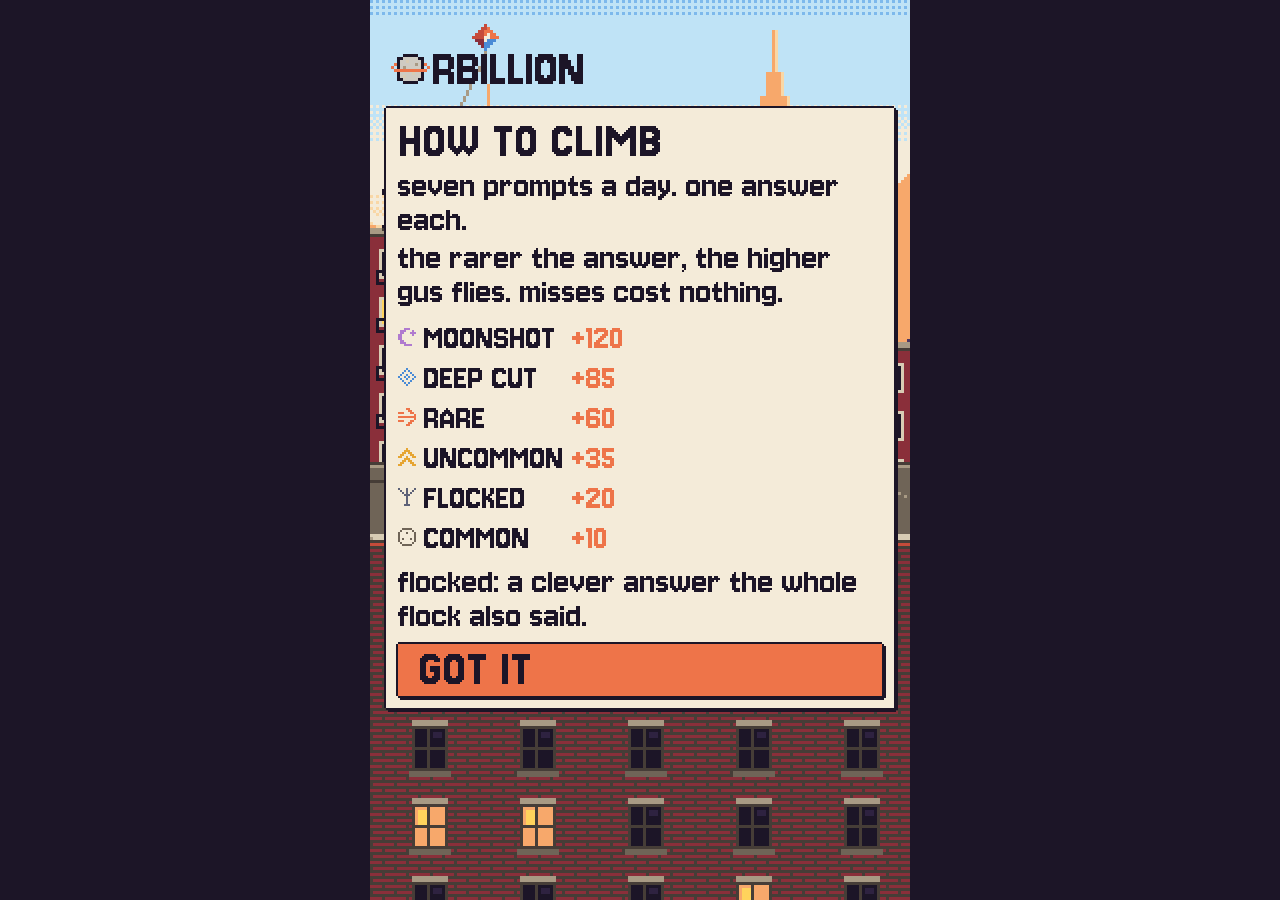
==== index.html @ 92e213f0 "Orbillion web version Co-Authored-By: Claude Opus 5.5 <noreply@anthropic.com> Claude-Session: https:" ====
<!doctype html>
<html lang="en">
<head>
<meta charset="utf-8">
<meta name="viewport" content="width=device-width, initial-scale=1, maximum-scale=1, user-scalable=no, viewport-fit=cover">
<meta name="theme-color" content="#1C1527">
<meta name="apple-mobile-web-app-capable" content="yes">
<meta name="mobile-web-app-capable" content="yes">
<meta name="apple-mobile-web-app-status-bar-style" content="black-translucent">
<meta name="apple-mobile-web-app-title" content="Orbillion">
<meta name="description" content="Name rare things, climb higher. A daily word game: seven prompts, one answer each, and the rarer your answer the higher Gus the pigeon flies.">
<meta property="og:title" content="Orbillion: Daily Word Climb">
<meta property="og:description" content="Name rare things, climb higher. Seven prompts a day, rarer answers fly higher.">
<meta property="og:image" content="icons/icon-512.png">
<link rel="manifest" href="manifest.webmanifest">
<link rel="icon" type="image/png" sizes="32x32" href="icons/favicon-32.png">
<link rel="apple-touch-icon" href="icons/apple-touch-icon.png">
<title>Orbillion: Daily Word Climb</title>
  <script type="module" crossorigin src="./assets/index-DDJDECZh.js"></script>
  <link rel="stylesheet" crossorigin href="./assets/index-Clbm0-N1.css">
</head>
<body>
<div id="app"></div>
</body>
</html>
---- assets/index-Clbm0-N1.css ----
@font-face{font-family:Orb Body;src:url(./orb-body-BaUFDwwx.ttf)format("truetype");font-display:block}@font-face{font-family:Orb Title;src:url(./orb-title-sYKv3fl7.ttf)format("truetype");font-display:block}:root{--night:#1c1527;--paper:#f4ebd9;--accent:#ee7449;--px:2px;--u:1px;--lightningcss-light:initial;--lightningcss-dark: ;color-scheme:light}@media (prefers-color-scheme:dark){:root:not([data-theme=light]){--night:#1c1527;--paper:#f4ebd9;--accent:#ee7449}}:root[data-theme=dark]{--night:#1c1527;--paper:#f4ebd9;--accent:#ee7449}*{box-sizing:border-box;margin:0;padding:0}html,body{background:var(--night);height:100%;color:var(--paper);-webkit-user-select:none;user-select:none;-webkit-touch-callout:none;-webkit-tap-highlight-color:transparent;touch-action:manipulation;overscroll-behavior:none;-webkit-text-size-adjust:100%;-moz-text-size-adjust:100%;text-size-adjust:100%;overflow:hidden}body{-webkit-font-smoothing:none;font-smooth:never;font-family:Orb Body,monospace;position:fixed;top:0;bottom:0;left:0;right:0}#screen{image-rendering:pixelated;position:absolute;top:0}#stage{pointer-events:none;position:absolute;top:0;left:0;overflow:hidden}#stage>*{pointer-events:auto}.u-body{font-family:Orb Body;font-size:calc(var(--u) * 10);line-height:calc(var(--u) * 17)}.u-display{font-family:Orb Title;font-size:calc(var(--u) * 10);line-height:calc(var(--u) * 24);letter-spacing:0}.frame{box-shadow:0 calc(var(--u) * -1) 0 0 var(--night), 0 var(--u) 0 0 var(--night), calc(var(--u) * -1) 0 0 0 var(--night), var(--u) 0 0 0 var(--night), var(--u) calc(var(--u) * 2) 0 0 var(--night), calc(var(--u) * 2) var(--u) 0 0 var(--night)}.frame.on-night{box-shadow:0 calc(var(--u) * -1) 0 0 var(--paper), 0 var(--u) 0 0 var(--paper), calc(var(--u) * -1) 0 0 0 var(--paper), var(--u) 0 0 0 var(--paper)}.hidden{display:none!important}.sr{clip:rect(0 0 0 0);white-space:nowrap;width:1px;height:1px;position:absolute;overflow:hidden}#prompt{left:calc(var(--u) * 8);right:calc(var(--u) * 8);background:var(--paper);color:var(--night);padding:calc(var(--u) * 2) calc(var(--u) * 5) calc(var(--u) * 4);position:absolute}#prompt .kicker{color:var(--accent);margin-bottom:calc(var(--u) * -4);justify-content:space-between;display:flex}#prompt .kicker .of{color:var(--night)}#prompt .note{color:var(--night);margin-top:calc(var(--u) * 1)}#prompt .note:before{content:"";width:calc(var(--u) * 3);height:calc(var(--u) * 3);background:var(--accent);margin-right:calc(var(--u) * 3);vertical-align:calc(var(--u) * 1);display:inline-block}#feed{left:calc(var(--u) * 8);right:calc(var(--u) * 8);align-items:flex-start;gap:calc(var(--u) * 6);flex-direction:column;display:flex;position:absolute}#say{background:var(--night);max-width:100%;color:var(--paper);padding:0 calc(var(--u) * 4)}#chips{gap:calc(var(--u) * 4);flex-wrap:wrap;display:flex}.chip{cursor:pointer;background:var(--paper);color:var(--night);padding:calc(var(--u) * 3) calc(var(--u) * 4) calc(var(--u) * 4);text-align:left;border:0;font-family:Orb Body;display:inline-block}.chip b{color:var(--accent);font-weight:400}.chip.nudge{background:var(--night);color:var(--paper)}.chip:active{transform:translateY(var(--u));box-shadow:none}#bar{background:var(--night);padding:calc(var(--u) * 3) calc(var(--u) * 8) calc(var(--u) * 3) calc(var(--u) * 6);align-items:center;gap:calc(var(--u) * 5);box-shadow:0 calc(var(--u) * -1) 0 0 var(--paper);display:flex;position:absolute;left:0;right:0}#gauge{width:calc(var(--u) * 24);height:calc(var(--u) * 24);image-rendering:pixelated;flex:none}#answer{min-width:0;height:calc(var(--u) * 20);font-family:Orb Body;font-size:calc(var(--u) * 10);line-height:calc(var(--u) * 15);background:var(--paper);color:var(--night);caret-color:var(--accent);padding:0 calc(var(--u) * 4);-webkit-appearance:none;appearance:none;text-transform:lowercase;-webkit-user-select:text;user-select:text;border:0;border-radius:0;outline:0;flex:1}#answer::placeholder{color:var(--accent);opacity:1}#answer.ghost{color:var(--accent)}#burn,.btn{font-family:Orb Title;font-size:calc(var(--u) * 10);line-height:calc(var(--u) * 19);height:calc(var(--u) * 22);min-width:calc(var(--u) * 44);padding:0 calc(var(--u) * 6) calc(var(--u) * 2);background:var(--accent);color:var(--night);cursor:pointer;text-align:left;border:0;border-radius:0;flex:none}#burn:active,.btn:active{transform:translateY(var(--u));box-shadow:none}#burn:disabled{background:var(--paper);color:var(--night)}#home{left:calc(var(--u) * 8);right:calc(var(--u) * 8);position:absolute}#home .meta{margin-bottom:calc(var(--u) * 6);justify-content:space-between;align-items:flex-end;display:flex}#home .meta .tag{background:var(--night);color:var(--paper);padding:0 calc(var(--u) * 4)}#climb{width:100%;height:calc(var(--u) * 30);padding-left:calc(var(--u) * 10)}#home .line{background:var(--paper);color:var(--night);padding:0 calc(var(--u) * 4);margin-bottom:calc(var(--u) * 6);display:inline-block}#result{left:calc(var(--u) * 8);right:calc(var(--u) * 8);background:var(--paper);color:var(--night);padding:calc(var(--u) * 3) calc(var(--u) * 5) calc(var(--u) * 5);position:absolute}#result .head{align-items:center;gap:calc(var(--u) * 4);display:flex}#result .stamp{width:calc(var(--u) * 9);height:calc(var(--u) * 9);flex:none}#result .tier{flex:1}#result .pts{color:var(--accent)}#result .react{margin-top:calc(var(--u) * 2)}#result .reveal{margin-top:calc(var(--u) * 5);padding-top:calc(var(--u) * 4);box-shadow:0 calc(var(--u) * -1) 0 0 var(--night)}#result .reveal .k{color:var(--accent)}#result .row{gap:calc(var(--u) * 6);margin-top:calc(var(--u) * 6);display:flex}#result .row .btn{height:calc(var(--u) * 26);padding-left:calc(var(--u) * 10);flex:1}#result .row .btn.ghost{background:var(--paper);color:var(--night);flex:none}#home .homerow{gap:calc(var(--u) * 6);display:flex}#home .homerow #climb{flex:1}#home .homerow #how{width:calc(var(--u) * 44);height:calc(var(--u) * 30);background:var(--paper);color:var(--night);flex:none}#home .meta{justify-content:flex-start;gap:calc(var(--u) * 4)}.btn.ghost{background:var(--paper);color:var(--night)}.card,#summit{left:calc(var(--u) * 8);right:calc(var(--u) * 8);background:var(--paper);color:var(--night);padding:calc(var(--u) * 4) calc(var(--u) * 6) calc(var(--u) * 6);position:absolute}#howto .h,#summit .title{color:var(--night)}#howto p{margin-top:calc(var(--u) * 2)}#howto .ladder{margin:calc(var(--u) * 6) 0;gap:calc(var(--u) * 3);flex-direction:column;display:flex}#howto .rung{align-items:center;gap:calc(var(--u) * 4);display:flex}#howto .rung canvas{flex:none}#howto .rung .n{width:calc(var(--u) * 62);flex:none}#howto .rung .p{width:calc(var(--u) * 24);color:var(--accent);flex:none}#howto #howgo{width:100%;height:calc(var(--u) * 26);padding-left:calc(var(--u) * 10)}#result .meter{margin-top:calc(var(--u) * 2);display:block}#summit .kicker{color:var(--accent)}#summit .alt{margin-top:calc(var(--u) * -2)}#summit .stubs{margin:calc(var(--u) * 6) 0;display:block}#summit .row{gap:calc(var(--u) * 6);margin-top:calc(var(--u) * 6);display:flex}#summit .row .btn{height:calc(var(--u) * 26);padding-left:calc(var(--u) * 10);flex:1}#summit .row .btn.ghost{width:calc(var(--u) * 56);flex:none}#summit .next{margin-top:calc(var(--u) * 6)}.link{color:var(--accent);margin-top:calc(var(--u) * 4);text-align:left;cursor:pointer;min-height:calc(var(--u) * 22);background:0 0;border:0;padding:0;font-family:Orb Body;text-decoration:none}#prompt .kicker{color:var(--accent);justify-content:space-between;margin-bottom:0;display:flex}#prompt h1{margin-top:calc(var(--u) * -2)}#howto .rung .n{width:calc(var(--u) * 70)}#howto .rung .p{width:auto}#howto .fl{margin-top:calc(var(--u) * 2)}#home .homerow #how{width:calc(var(--u) * 54);padding-left:calc(var(--u) * 8)}#summit .row .btn.ghost{width:auto;padding:0 calc(var(--u) * 8) calc(var(--u) * 2)}#result .word{margin-top:calc(var(--u) * 2);text-transform:uppercase}#result .means{color:var(--accent)}#prompt.compact h1{font-family:Orb Body;line-height:calc(var(--u) * 17);margin-top:calc(var(--u) * 1)}#prompt.clamp .note{-webkit-line-clamp:1;-webkit-box-orient:vertical;display:-webkit-box;overflow:hidden}#home .homerow #climb{height:calc(var(--u) * 30)}#home .homerow.small{margin-top:calc(var(--u) * 6)}#home .homerow.small .btn{min-width:0;height:calc(var(--u) * 24);padding-left:calc(var(--u) * 6);flex:1}#home .homerow.small #how{width:auto;height:calc(var(--u) * 24);padding-left:calc(var(--u) * 6)}.card .h{margin-bottom:calc(var(--u) * 2)}.scroll{-webkit-overflow-scrolling:touch;overscroll-behavior:contain;touch-action:pan-y;overflow-y:auto}.k{color:var(--accent)}#settings .set{margin-top:calc(var(--u) * 6)}#settings .lab{color:var(--night)}#settings .hint{color:var(--accent);margin-top:calc(var(--u) * 2)}#settings .seg{gap:calc(var(--u) * 4);margin-top:calc(var(--u) * 2);display:flex}#settings .seg button{height:calc(var(--u) * 20);cursor:pointer;text-align:left;padding:0 calc(var(--u) * 5);background:var(--paper);color:var(--night);border:0;border-radius:0;flex:1}#settings .seg button.on{background:var(--night);color:var(--paper)}#settings .zone{width:100%;margin-top:calc(var(--u) * 2);height:calc(var(--u) * 20);background:var(--paper);color:var(--night);padding:0 calc(var(--u) * 4);-webkit-appearance:none;appearance:none;border:0;border-radius:0;display:block}#settings #setdone{width:100%;height:calc(var(--u) * 26);margin-top:calc(var(--u) * 8);padding-left:calc(var(--u) * 10)}#result .fix{color:var(--night);padding:0 calc(var(--u) * 3);margin-top:calc(var(--u) * 1);background:#e6a532;display:inline-block}#games .ghead{justify-content:space-between;align-items:baseline;gap:calc(var(--u) * 4);display:flex}#games .gstat{color:var(--accent);white-space:pre}#games .clue{margin-top:calc(var(--u) * 1)}#games .clue b{color:var(--night);padding:0 calc(var(--u) * 2);background:#e6a532;font-weight:400}#games .garea{margin-top:calc(var(--u) * 6)}#games .garea.menu{gap:calc(var(--u) * 6);flex-direction:column;display:flex}#games .gpick{text-align:left;cursor:pointer;background:var(--paper);color:var(--night);padding:calc(var(--u) * 3) calc(var(--u) * 6) calc(var(--u) * 5);border:0;border-radius:0;flex-direction:column;align-items:flex-start;gap:0;display:flex}#games .gpick .u-display{color:var(--night)}#games .gpick .best{color:var(--accent)}#games .gpick:active,#games .gopt:active{transform:translateY(var(--u))}#games .garea.found{gap:calc(var(--u) * 3);max-height:calc(var(--u) * 80);flex-wrap:wrap;display:flex;overflow:hidden}#games .gchip{background:var(--night);color:var(--paper);padding:0 calc(var(--u) * 3);white-space:nowrap}#games .gchip b{color:#e6a532;font-weight:400}#games i{width:calc(var(--u) * 5);height:calc(var(--u) * 5);margin-right:calc(var(--u) * 3);vertical-align:calc(var(--u) * 1);display:inline-block}#games .garea.duel{gap:calc(var(--u) * 6);flex-direction:column;display:flex}#games .gopt{cursor:pointer;text-align:left;min-height:calc(var(--u) * 34);padding:calc(var(--u) * 3) calc(var(--u) * 6) calc(var(--u) * 4);background:var(--paper);color:var(--night);border:0;border-radius:0;flex-direction:column;align-items:flex-start;display:flex}#games .gopt.right{background:var(--night);color:var(--paper)}#games .gopt.right .u-display{color:var(--paper)}#games .gopt.wrong{opacity:.6}#games .gopt.picked.wrong{opacity:1;background:#d8ccb4}#games .garea.tiles{gap:calc(var(--u) * 4);flex-wrap:wrap;display:flex}#games .gtile{min-width:calc(var(--u) * 18);height:calc(var(--u) * 24);padding:0 calc(var(--u) * 4);background:var(--night);color:var(--paper);text-align:left;display:inline-block}#games .gform{gap:calc(var(--u) * 5);margin-top:calc(var(--u) * 8);display:flex}#games #gin{min-width:0;height:calc(var(--u) * 22);font-family:Orb Body;font-size:calc(var(--u) * 10);line-height:calc(var(--u) * 15);background:var(--paper);color:var(--night);caret-color:var(--accent);padding:0 calc(var(--u) * 4);-webkit-appearance:none;appearance:none;text-transform:lowercase;-webkit-user-select:text;user-select:text;box-shadow:0 0 0 var(--u) var(--night);border:0;border-radius:0;outline:0;flex:1}#games #ggo{height:calc(var(--u) * 22);min-width:calc(var(--u) * 34)}#games .gmsg{margin-top:calc(var(--u) * 4);min-height:calc(var(--u) * 17)}#games .gmsg.good{color:var(--night)}#games .gmsg.bad{color:var(--accent)}#games .garea.summary .big{color:var(--night);font-family:Orb Title}#games .gfoot{gap:calc(var(--u) * 6);margin-top:calc(var(--u) * 6);display:flex}#games .gfoot .btn{height:calc(var(--u) * 24);padding-left:calc(var(--u) * 8);flex:1;min-width:0}#games .gfoot .btn.ghost{flex:1}
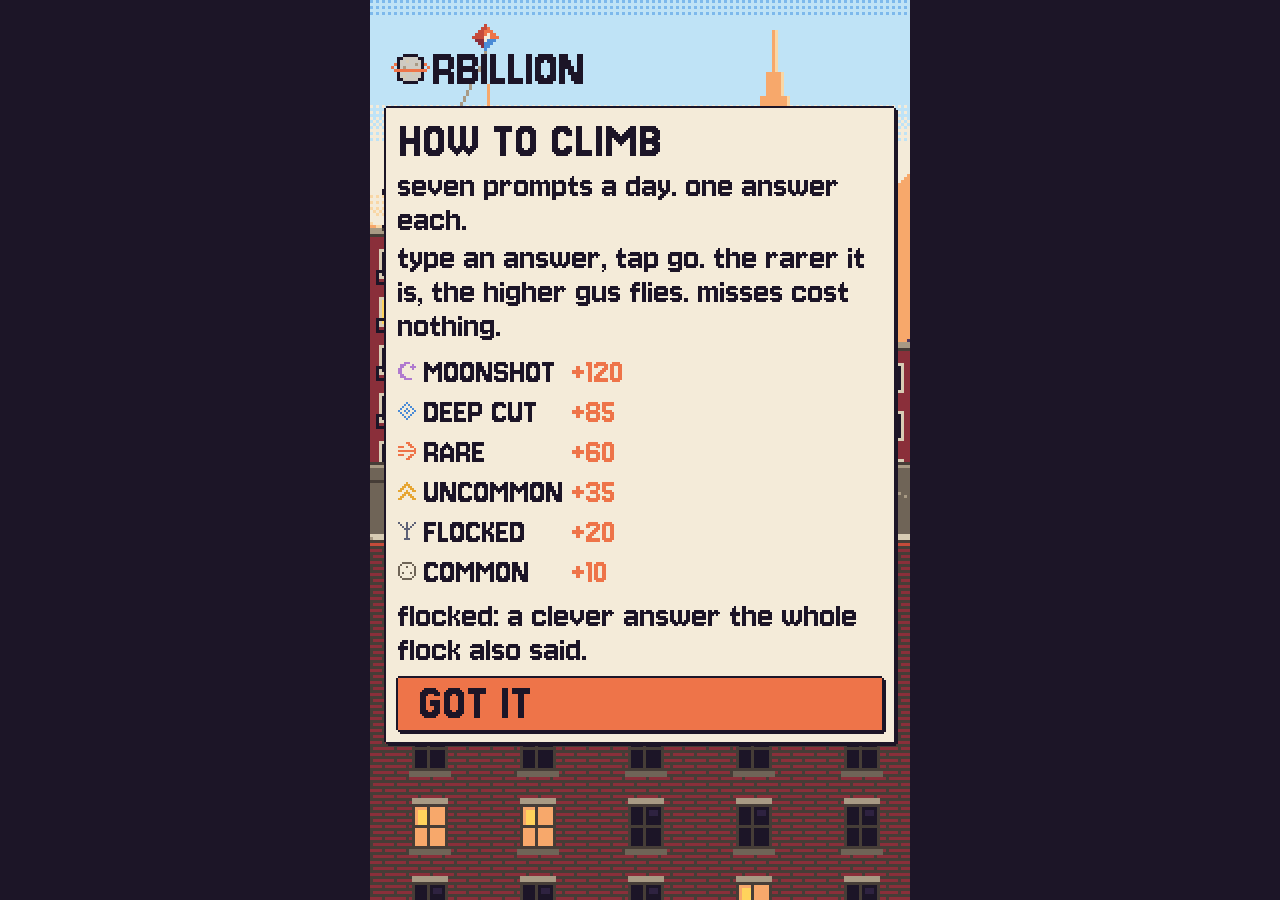
==== commit 2cb375f6: "Polish pass: quick climb flow, clean announcer, new sounds Co-Authored-By: Claude Opus 5.5 <noreply@" ====
--- a/index.html
+++ b/index.html
@@ -16,8 +16,8 @@
 <link rel="icon" type="image/png" sizes="32x32" href="icons/favicon-32.png">
 <link rel="apple-touch-icon" href="icons/apple-touch-icon.png">
 <title>Orbillion: Daily Word Climb</title>
-  <script type="module" crossorigin src="./assets/index-DDJDECZh.js"></script>
-  <link rel="stylesheet" crossorigin href="./assets/index-Clbm0-N1.css">
+  <script type="module" crossorigin src="./assets/index-DPCPrNbU.js"></script>
+  <link rel="stylesheet" crossorigin href="./assets/index-BKiFBivU.css">
 </head>
 <body>
 <div id="app"></div>
--- a/assets/index-BKiFBivU.css
+++ b/assets/index-BKiFBivU.css
@@ -0,0 +1 @@
+@font-face{font-family:Orb Body;src:url(./orb-body-BaUFDwwx.ttf)format("truetype");font-display:block}@font-face{font-family:Orb Title;src:url(./orb-title-sYKv3fl7.ttf)format("truetype");font-display:block}:root{--night:#1c1527;--paper:#f4ebd9;--accent:#ee7449;--px:2px;--u:1px;--lightningcss-light:initial;--lightningcss-dark: ;color-scheme:light}@media (prefers-color-scheme:dark){:root:not([data-theme=light]){--night:#1c1527;--paper:#f4ebd9;--accent:#ee7449}}:root[data-theme=dark]{--night:#1c1527;--paper:#f4ebd9;--accent:#ee7449}*{box-sizing:border-box;margin:0;padding:0}html,body{background:var(--night);height:100%;color:var(--paper);-webkit-user-select:none;user-select:none;-webkit-touch-callout:none;-webkit-tap-highlight-color:transparent;touch-action:manipulation;overscroll-behavior:none;-webkit-text-size-adjust:100%;-moz-text-size-adjust:100%;text-size-adjust:100%;overflow:hidden}body{-webkit-font-smoothing:none;font-smooth:never;font-family:Orb Body,monospace;position:fixed;top:0;bottom:0;left:0;right:0}#screen{image-rendering:pixelated;position:absolute;top:0}#stage{pointer-events:none;position:absolute;top:0;left:0;overflow:hidden}#stage>*{pointer-events:auto}.u-body{font-family:Orb Body;font-size:calc(var(--u) * 10);line-height:calc(var(--u) * 17)}.u-display{font-family:Orb Title;font-size:calc(var(--u) * 10);line-height:calc(var(--u) * 24);letter-spacing:0}.frame{box-shadow:0 calc(var(--u) * -1) 0 0 var(--night), 0 var(--u) 0 0 var(--night), calc(var(--u) * -1) 0 0 0 var(--night), var(--u) 0 0 0 var(--night), var(--u) calc(var(--u) * 2) 0 0 var(--night), calc(var(--u) * 2) var(--u) 0 0 var(--night)}.frame.on-night{box-shadow:0 calc(var(--u) * -1) 0 0 var(--paper), 0 var(--u) 0 0 var(--paper), calc(var(--u) * -1) 0 0 0 var(--paper), var(--u) 0 0 0 var(--paper)}.hidden{display:none!important}.sr{clip:rect(0 0 0 0);white-space:nowrap;width:1px;height:1px;position:absolute;overflow:hidden}#prompt{left:calc(var(--u) * 8);right:calc(var(--u) * 8);background:var(--paper);color:var(--night);padding:calc(var(--u) * 2) calc(var(--u) * 5) calc(var(--u) * 4);position:absolute}#prompt .kicker{color:var(--accent);margin-bottom:calc(var(--u) * -4);justify-content:space-between;display:flex}#prompt .kicker .of{color:var(--night)}#prompt .note{color:var(--night);margin-top:calc(var(--u) * 1)}#prompt .note:before{content:"";width:calc(var(--u) * 3);height:calc(var(--u) * 3);background:var(--accent);margin-right:calc(var(--u) * 3);vertical-align:calc(var(--u) * 1);display:inline-block}#feed{left:calc(var(--u) * 8);right:calc(var(--u) * 8);align-items:flex-start;gap:calc(var(--u) * 6);flex-direction:column;display:flex;position:absolute}#say{background:var(--night);max-width:100%;color:var(--paper);padding:0 calc(var(--u) * 4)}#chips{gap:calc(var(--u) * 4);flex-wrap:wrap;display:flex}.chip{cursor:pointer;background:var(--paper);color:var(--night);padding:calc(var(--u) * 3) calc(var(--u) * 4) calc(var(--u) * 4);text-align:left;border:0;font-family:Orb Body;display:inline-block}.chip b{color:var(--accent);font-weight:400}.chip.nudge{background:var(--night);color:var(--paper)}.chip:active{transform:translateY(var(--u));box-shadow:none}#bar{background:var(--night);padding:calc(var(--u) * 3) calc(var(--u) * 8) calc(var(--u) * 3) calc(var(--u) * 6);align-items:center;gap:calc(var(--u) * 5);box-shadow:0 calc(var(--u) * -1) 0 0 var(--paper);display:flex;position:absolute;left:0;right:0}#gauge{width:calc(var(--u) * 24);height:calc(var(--u) * 24);image-rendering:pixelated;flex:none}#answer{min-width:0;height:calc(var(--u) * 20);font-family:Orb Body;font-size:calc(var(--u) * 10);line-height:calc(var(--u) * 15);background:var(--paper);color:var(--night);caret-color:var(--accent);padding:0 calc(var(--u) * 4);-webkit-appearance:none;appearance:none;text-transform:lowercase;-webkit-user-select:text;user-select:text;border:0;border-radius:0;outline:0;flex:1}#answer::placeholder{color:var(--accent);opacity:1}#answer.ghost{color:var(--accent)}#burn,.btn{font-family:Orb Title;font-size:calc(var(--u) * 10);line-height:calc(var(--u) * 19);height:calc(var(--u) * 22);min-width:calc(var(--u) * 44);padding:0 calc(var(--u) * 6) calc(var(--u) * 2);background:var(--accent);color:var(--night);cursor:pointer;text-align:left;border:0;border-radius:0;flex:none}#burn:active,.btn:active{transform:translateY(var(--u));box-shadow:none}#burn:disabled{background:var(--paper);color:var(--night)}#home{left:calc(var(--u) * 8);right:calc(var(--u) * 8);position:absolute}#home .meta{margin-bottom:calc(var(--u) * 6);justify-content:space-between;align-items:flex-end;display:flex}#home .meta .tag{background:var(--night);color:var(--paper);padding:0 calc(var(--u) * 4)}#climb{width:100%;height:calc(var(--u) * 30);padding-left:calc(var(--u) * 10)}#home .line{background:var(--paper);color:var(--night);padding:0 calc(var(--u) * 4);margin-bottom:calc(var(--u) * 6);display:inline-block}#result{left:calc(var(--u) * 8);right:calc(var(--u) * 8);background:var(--paper);color:var(--night);padding:calc(var(--u) * 3) calc(var(--u) * 5) calc(var(--u) * 5);position:absolute}#result .stamp{width:calc(var(--u) * 9);height:calc(var(--u) * 9);flex:none}#result .tier{flex:1}#result .pts{color:var(--accent)}#result .reveal{margin-top:calc(var(--u) * 5);padding-top:calc(var(--u) * 4);box-shadow:0 calc(var(--u) * -1) 0 0 var(--night)}#result .row{gap:calc(var(--u) * 6);margin-top:calc(var(--u) * 6);display:flex}#result .row .btn{height:calc(var(--u) * 26);padding-left:calc(var(--u) * 10);flex:1}#result .row .btn.ghost{background:var(--paper);color:var(--night);flex:none}#home .homerow{gap:calc(var(--u) * 6);display:flex}#home .homerow #climb{flex:1}#home .homerow #how{width:calc(var(--u) * 44);height:calc(var(--u) * 30);background:var(--paper);color:var(--night);flex:none}#home .meta{justify-content:flex-start;gap:calc(var(--u) * 4)}.btn.ghost{background:var(--paper);color:var(--night)}.card,#summit{left:calc(var(--u) * 8);right:calc(var(--u) * 8);background:var(--paper);color:var(--night);padding:calc(var(--u) * 4) calc(var(--u) * 6) calc(var(--u) * 6);position:absolute}#howto .h,#summit .title{color:var(--night)}#howto p{margin-top:calc(var(--u) * 2)}#howto .ladder{margin:calc(var(--u) * 6) 0;gap:calc(var(--u) * 3);flex-direction:column;display:flex}#howto .rung{align-items:center;gap:calc(var(--u) * 4);display:flex}#howto .rung canvas{flex:none}#howto .rung .n{width:calc(var(--u) * 62);flex:none}#howto .rung .p{width:calc(var(--u) * 24);color:var(--accent);flex:none}#howto #howgo{width:100%;height:calc(var(--u) * 26);padding-left:calc(var(--u) * 10)}#result .meter{margin-top:calc(var(--u) * 2);display:block}#summit .kicker{color:var(--accent)}#summit .alt{margin-top:calc(var(--u) * -2)}#summit .stubs{margin:calc(var(--u) * 6) 0;display:block}#summit .row{gap:calc(var(--u) * 6);margin-top:calc(var(--u) * 6);display:flex}#summit .row .btn{height:calc(var(--u) * 26);padding-left:calc(var(--u) * 10);flex:1}#summit .row .btn.ghost{width:calc(var(--u) * 56);flex:none}#summit .next{margin-top:calc(var(--u) * 6)}.link{color:var(--accent);margin-top:calc(var(--u) * 4);text-align:left;cursor:pointer;min-height:calc(var(--u) * 22);background:0 0;border:0;padding:0;font-family:Orb Body;text-decoration:none}#prompt .kicker{color:var(--accent);justify-content:space-between;margin-bottom:0;display:flex}#howto .rung .n{width:calc(var(--u) * 70)}#howto .rung .p{width:auto}#howto .fl{margin-top:calc(var(--u) * 2)}#home .homerow #how{width:calc(var(--u) * 54);padding-left:calc(var(--u) * 8)}#summit .row .btn.ghost{width:auto;padding:0 calc(var(--u) * 8) calc(var(--u) * 2)}#result .word{margin-top:calc(var(--u) * 2);text-transform:uppercase}#prompt.compact h1{font-family:Orb Body;line-height:calc(var(--u) * 17);margin-top:calc(var(--u) * 1)}#prompt.clamp .note{-webkit-line-clamp:1;-webkit-box-orient:vertical;display:-webkit-box;overflow:hidden}#home .homerow #climb{height:calc(var(--u) * 30)}#home .homerow.small{margin-top:calc(var(--u) * 6)}#home .homerow.small .btn{min-width:0;height:calc(var(--u) * 24);padding-left:calc(var(--u) * 6);flex:1}#home .homerow.small #how{width:auto;height:calc(var(--u) * 24);padding-left:calc(var(--u) * 6)}.card .h{margin-bottom:calc(var(--u) * 2)}.scroll{-webkit-overflow-scrolling:touch;overscroll-behavior:contain;touch-action:pan-y;overflow-y:auto}.k{color:var(--accent)}#settings .set{margin-top:calc(var(--u) * 6)}#settings .lab{color:var(--night)}#settings .hint{color:var(--accent);margin-top:calc(var(--u) * 2)}#settings .seg{gap:calc(var(--u) * 4);margin-top:calc(var(--u) * 2);display:flex}#settings .seg button{height:calc(var(--u) * 20);cursor:pointer;text-align:left;padding:0 calc(var(--u) * 5);background:var(--paper);color:var(--night);border:0;border-radius:0;flex:1}#settings .seg button.on{background:var(--night);color:var(--paper)}#settings .zone{width:100%;margin-top:calc(var(--u) * 2);height:calc(var(--u) * 20);background:var(--paper);color:var(--night);padding:0 calc(var(--u) * 4);-webkit-appearance:none;appearance:none;border:0;border-radius:0;display:block}#settings #setdone{width:100%;height:calc(var(--u) * 26);margin-top:calc(var(--u) * 8);padding-left:calc(var(--u) * 10)}#result .fix{color:var(--night);padding:0 calc(var(--u) * 3);margin-top:calc(var(--u) * 1);background:#e6a532;display:inline-block}#games .ghead{justify-content:space-between;align-items:baseline;gap:calc(var(--u) * 4);display:flex}#games .gstat{color:var(--accent);white-space:pre}#games .clue{margin-top:calc(var(--u) * 1)}#games .clue b{color:var(--night);padding:0 calc(var(--u) * 2);background:#e6a532;font-weight:400}#games .garea{margin-top:calc(var(--u) * 6)}#games .garea.menu{gap:calc(var(--u) * 6);flex-direction:column;display:flex}#games .gpick{text-align:left;cursor:pointer;background:var(--paper);color:var(--night);padding:calc(var(--u) * 3) calc(var(--u) * 6) calc(var(--u) * 5);border:0;border-radius:0;flex-direction:column;align-items:flex-start;gap:0;display:flex}#games .gpick .u-display{color:var(--night)}#games .gpick .best{color:var(--accent)}#games .gpick:active,#games .gopt:active{transform:translateY(var(--u))}#games .garea.found{gap:calc(var(--u) * 3);max-height:calc(var(--u) * 80);flex-wrap:wrap;display:flex;overflow:hidden}#games .gchip{background:var(--night);color:var(--paper);padding:0 calc(var(--u) * 3);white-space:nowrap}#games .gchip b{color:#e6a532;font-weight:400}#games i{width:calc(var(--u) * 5);height:calc(var(--u) * 5);margin-right:calc(var(--u) * 3);vertical-align:calc(var(--u) * 1);display:inline-block}#games .garea.duel{gap:calc(var(--u) * 6);flex-direction:column;display:flex}#games .gopt{cursor:pointer;text-align:left;min-height:calc(var(--u) * 34);padding:calc(var(--u) * 3) calc(var(--u) * 6) calc(var(--u) * 4);background:var(--paper);color:var(--night);border:0;border-radius:0;flex-direction:column;align-items:flex-start;display:flex}#games .gopt.right{background:var(--night);color:var(--paper)}#games .gopt.right .u-display{color:var(--paper)}#games .gopt.wrong{opacity:.6}#games .gopt.picked.wrong{opacity:1;background:#d8ccb4}#games .garea.tiles{gap:calc(var(--u) * 4);flex-wrap:wrap;display:flex}#games .gtile{min-width:calc(var(--u) * 18);height:calc(var(--u) * 24);padding:0 calc(var(--u) * 4);background:var(--night);color:var(--paper);text-align:left;display:inline-block}#games .gform{gap:calc(var(--u) * 5);margin-top:calc(var(--u) * 8);display:flex}#games #gin{min-width:0;height:calc(var(--u) * 22);font-family:Orb Body;font-size:calc(var(--u) * 10);line-height:calc(var(--u) * 15);background:var(--paper);color:var(--night);caret-color:var(--accent);padding:0 calc(var(--u) * 4);-webkit-appearance:none;appearance:none;text-transform:lowercase;-webkit-user-select:text;user-select:text;box-shadow:0 0 0 var(--u) var(--night);border:0;border-radius:0;outline:0;flex:1}#games #ggo{height:calc(var(--u) * 22);min-width:calc(var(--u) * 34)}#games .gmsg{margin-top:calc(var(--u) * 4);min-height:calc(var(--u) * 17)}#games .gmsg.good{color:var(--night)}#games .gmsg.bad{color:var(--accent)}#games .garea.summary .big{color:var(--night);font-family:Orb Title}#games .gfoot{gap:calc(var(--u) * 6);margin-top:calc(var(--u) * 6);display:flex}#games .gfoot .btn{height:calc(var(--u) * 24);padding-left:calc(var(--u) * 8);flex:1;min-width:0}#games .gfoot .btn.ghost{flex:1}#prompt .kicker{color:var(--accent);justify-content:space-between;align-items:baseline;display:flex}#prompt .roof{background:var(--night);color:var(--paper);cursor:pointer;padding:0 calc(var(--u) * 4);min-height:calc(var(--u) * 15);border:0;border-radius:0;font-family:Orb Body}#prompt h1{margin-top:calc(var(--u) * 1)}#prompt .note{color:var(--accent)}#prompt.swap{animation:.1s steps(2,end) swapin}@keyframes swapin{0%{transform:translateY(calc(var(--u) * -6));opacity:.4}to{opacity:1;transform:none}}#burn{min-width:calc(var(--u) * 52)}#answer.shake{animation:.18s steps(3,end) shake}@keyframes shake{0%{transform:translateX(calc(var(--u) * 3))}33%{transform:translateX(calc(var(--u) * -3))}66%{transform:translateX(calc(var(--u) * 2))}to{transform:none}}#result{padding:calc(var(--u) * 4) calc(var(--u) * 5) calc(var(--u) * 5)}#result .head{align-items:center;gap:calc(var(--u) * 4);display:flex}#result .tier{padding:0 calc(var(--u) * 4);flex:none}#result .head .pts{color:var(--accent);margin-left:auto}#result .word{margin-top:calc(var(--u) * 2);text-transform:uppercase;color:var(--night)}#result .means{color:var(--night)}#result .reveal{margin-top:calc(var(--u) * 3);padding-top:calc(var(--u) * 3);box-shadow:0 calc(var(--u) * -1) 0 0 #d8ccb4;color:var(--night)}#result .reveal .k{color:var(--accent)}#result .fix{margin-top:0;display:inline-block}#result.tight .reveal,#result.tighter .means{display:none}
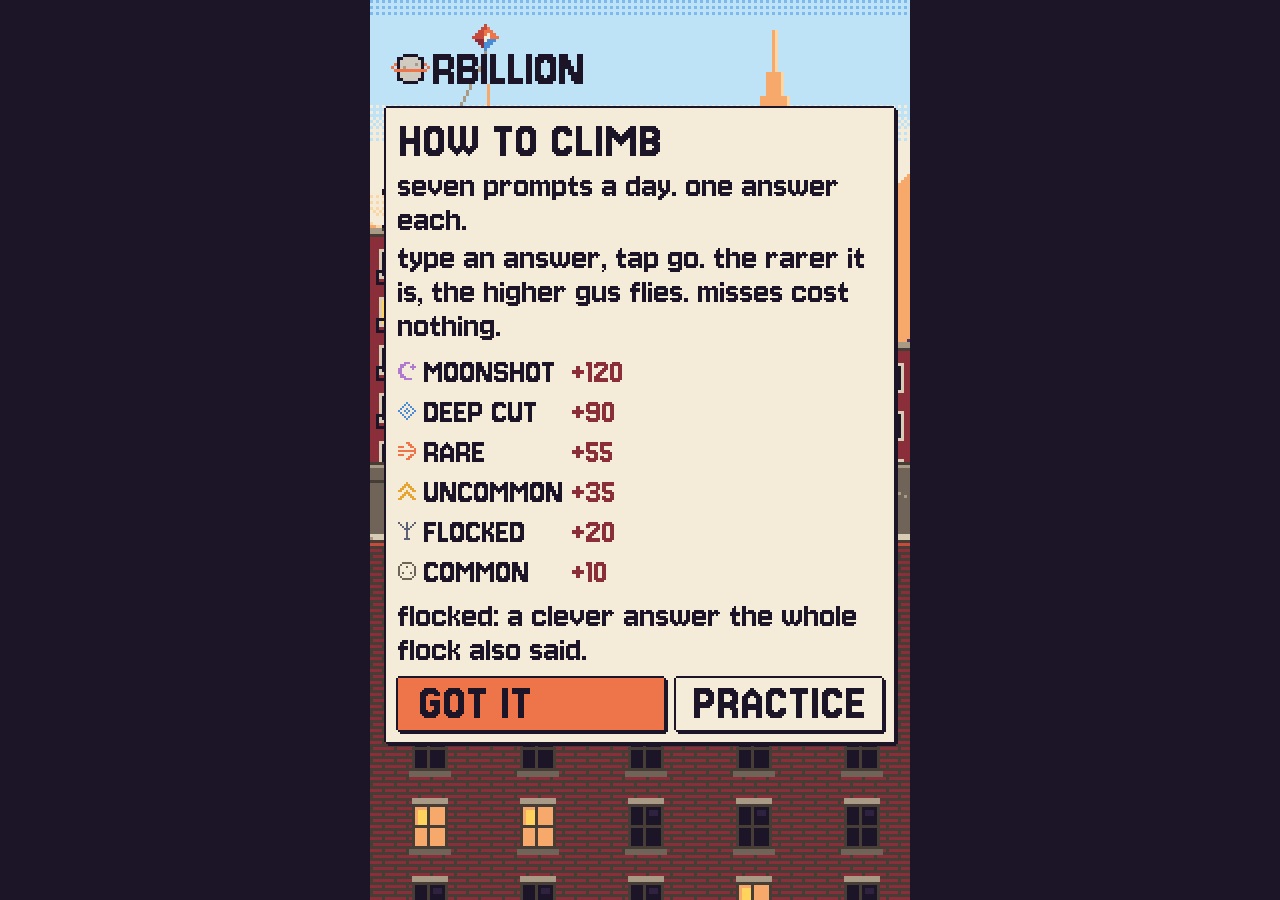
==== commit 12765619: "Review fixes: 408 prompts, practice, free flight, past climbs, music, privacy and support pages, new" ====
--- a/index.html
+++ b/index.html
@@ -16,8 +16,8 @@
 <link rel="icon" type="image/png" sizes="32x32" href="icons/favicon-32.png">
 <link rel="apple-touch-icon" href="icons/apple-touch-icon.png">
 <title>Orbillion: Daily Word Climb</title>
-  <script type="module" crossorigin src="./assets/index-DPCPrNbU.js"></script>
-  <link rel="stylesheet" crossorigin href="./assets/index-BKiFBivU.css">
+  <script type="module" crossorigin src="./assets/index-DGZQ1w0u.js"></script>
+  <link rel="stylesheet" crossorigin href="./assets/index-BdQFTLPJ.css">
 </head>
 <body>
 <div id="app"></div>
--- a/assets/index-BdQFTLPJ.css
+++ b/assets/index-BdQFTLPJ.css
@@ -0,0 +1 @@
+@font-face{font-family:Orb Body;src:url(./orb-body-BaUFDwwx.ttf)format("truetype");font-display:block}@font-face{font-family:Orb Title;src:url(./orb-title-sYKv3fl7.ttf)format("truetype");font-display:block}:root{--night:#1c1527;--paper:#f4ebd9;--accent:#ee7449;--ink:#8a2f3a;--ink-big:#c64b3a;--px:2px;--u:1px;--lightningcss-light:initial;--lightningcss-dark: ;color-scheme:light}@media (prefers-color-scheme:dark){:root:not([data-theme=light]){--night:#1c1527;--paper:#f4ebd9;--accent:#ee7449}}:root[data-theme=dark]{--night:#1c1527;--paper:#f4ebd9;--accent:#ee7449}*{box-sizing:border-box;margin:0;padding:0}html,body{background:var(--night);height:100%;color:var(--paper);-webkit-user-select:none;user-select:none;-webkit-touch-callout:none;-webkit-tap-highlight-color:transparent;touch-action:manipulation;overscroll-behavior:none;-webkit-text-size-adjust:100%;-moz-text-size-adjust:100%;text-size-adjust:100%;overflow:hidden}body{-webkit-font-smoothing:none;font-smooth:never;font-family:Orb Body,monospace;position:fixed;top:0;bottom:0;left:0;right:0}#screen{image-rendering:pixelated;position:absolute;top:0}#stage{pointer-events:none;position:absolute;top:0;left:0;overflow:hidden}#stage>*{pointer-events:auto}.u-body{font-family:Orb Body;font-size:calc(var(--u) * 10);line-height:calc(var(--u) * 17)}.u-display{font-family:Orb Title;font-size:calc(var(--u) * 10);line-height:calc(var(--u) * 24);letter-spacing:0}.frame{box-shadow:0 calc(var(--u) * -1) 0 0 var(--night), 0 var(--u) 0 0 var(--night), calc(var(--u) * -1) 0 0 0 var(--night), var(--u) 0 0 0 var(--night), var(--u) calc(var(--u) * 2) 0 0 var(--night), calc(var(--u) * 2) var(--u) 0 0 var(--night)}.frame.on-night{box-shadow:0 calc(var(--u) * -1) 0 0 var(--paper), 0 var(--u) 0 0 var(--paper), calc(var(--u) * -1) 0 0 0 var(--paper), var(--u) 0 0 0 var(--paper)}.hidden{display:none!important}.sr{clip:rect(0 0 0 0);white-space:nowrap;width:1px;height:1px;position:absolute;overflow:hidden}#prompt{left:calc(var(--u) * 8);right:calc(var(--u) * 8);background:var(--paper);color:var(--night);padding:calc(var(--u) * 2) calc(var(--u) * 5) calc(var(--u) * 4);position:absolute}#prompt .kicker{color:var(--ink);margin-bottom:calc(var(--u) * -4);justify-content:space-between;display:flex}#prompt .kicker .of{color:var(--night)}#prompt .note{color:var(--night);margin-top:calc(var(--u) * 1)}#prompt .note:before{content:"";width:calc(var(--u) * 3);height:calc(var(--u) * 3);background:var(--accent);margin-right:calc(var(--u) * 3);vertical-align:calc(var(--u) * 1);display:inline-block}#feed{left:calc(var(--u) * 8);right:calc(var(--u) * 8);align-items:flex-start;gap:calc(var(--u) * 6);flex-direction:column;display:flex;position:absolute}#say{background:var(--night);max-width:100%;color:var(--paper);padding:0 calc(var(--u) * 4)}#chips{gap:calc(var(--u) * 4);flex-wrap:wrap;display:flex}.chip{cursor:pointer;background:var(--paper);color:var(--night);padding:calc(var(--u) * 3) calc(var(--u) * 4) calc(var(--u) * 4);text-align:left;border:0;font-family:Orb Body;display:inline-block}.chip b{color:var(--ink);font-weight:400}.chip.nudge{background:var(--night);color:var(--paper)}.chip:active{transform:translateY(var(--u));box-shadow:none}#bar{background:var(--night);padding:calc(var(--u) * 3) calc(var(--u) * 8) calc(var(--u) * 3) calc(var(--u) * 6);align-items:center;gap:calc(var(--u) * 5);box-shadow:0 calc(var(--u) * -1) 0 0 var(--paper);display:flex;position:absolute;left:0;right:0}#gauge{width:calc(var(--u) * 24);height:calc(var(--u) * 24);image-rendering:pixelated;flex:none}#answer{min-width:0;height:calc(var(--u) * 20);font-family:Orb Body;font-size:calc(var(--u) * 10);line-height:calc(var(--u) * 15);background:var(--paper);color:var(--night);caret-color:var(--accent);padding:0 calc(var(--u) * 4);-webkit-appearance:none;appearance:none;text-transform:lowercase;-webkit-user-select:text;user-select:text;border:0;border-radius:0;outline:0;flex:1}#answer::placeholder{color:var(--ink);opacity:1}#answer.ghost{color:var(--ink)}#burn,.btn{font-family:Orb Title;font-size:calc(var(--u) * 10);line-height:calc(var(--u) * 19);height:calc(var(--u) * 22);min-width:calc(var(--u) * 44);padding:0 calc(var(--u) * 6) calc(var(--u) * 2);background:var(--accent);color:var(--night);cursor:pointer;text-align:left;border:0;border-radius:0;flex:none}#burn:active,.btn:active{transform:translateY(var(--u));box-shadow:none}#burn:disabled{background:var(--paper);color:var(--night)}#home{left:calc(var(--u) * 8);right:calc(var(--u) * 8);position:absolute}#home .meta{margin-bottom:calc(var(--u) * 6);justify-content:space-between;align-items:flex-end;display:flex}#home .meta .tag{background:var(--night);color:var(--paper);padding:0 calc(var(--u) * 4)}#climb{width:100%;height:calc(var(--u) * 30);padding-left:calc(var(--u) * 10)}#home .line{background:var(--paper);color:var(--night);padding:0 calc(var(--u) * 4);margin-bottom:calc(var(--u) * 6);display:inline-block}#result{left:calc(var(--u) * 8);right:calc(var(--u) * 8);background:var(--paper);color:var(--night);padding:calc(var(--u) * 3) calc(var(--u) * 5) calc(var(--u) * 5);position:absolute}#result .stamp{width:calc(var(--u) * 9);height:calc(var(--u) * 9);flex:none}#result .tier{flex:1}#result .pts{color:var(--ink-big)}#result .reveal{margin-top:calc(var(--u) * 5);padding-top:calc(var(--u) * 4);box-shadow:0 calc(var(--u) * -1) 0 0 var(--night)}#result .row{gap:calc(var(--u) * 6);margin-top:calc(var(--u) * 6);display:flex}#result .row .btn{height:calc(var(--u) * 26);padding-left:calc(var(--u) * 10);flex:1}#result .row .btn.ghost{background:var(--paper);color:var(--night);flex:none}#home .homerow{gap:calc(var(--u) * 6);display:flex}#home .homerow #climb{flex:1}#home .homerow #how{width:calc(var(--u) * 44);height:calc(var(--u) * 30);background:var(--paper);color:var(--night);flex:none}#home .meta{justify-content:flex-start;gap:calc(var(--u) * 4)}.btn.ghost{background:var(--paper);color:var(--night)}.card,#summit{left:calc(var(--u) * 8);right:calc(var(--u) * 8);background:var(--paper);color:var(--night);padding:calc(var(--u) * 4) calc(var(--u) * 6) calc(var(--u) * 6);position:absolute}#howto .h,#summit .title{color:var(--night)}#howto p{margin-top:calc(var(--u) * 2)}#howto .ladder{margin:calc(var(--u) * 6) 0;gap:calc(var(--u) * 3);flex-direction:column;display:flex}#howto .rung{align-items:center;gap:calc(var(--u) * 4);display:flex}#howto .rung canvas{flex:none}#howto .rung .n{width:calc(var(--u) * 62);flex:none}#howto .rung .p{width:calc(var(--u) * 24);color:var(--ink);flex:none}#howto #howgo{width:100%;height:calc(var(--u) * 26);padding-left:calc(var(--u) * 10)}#result .meter{margin-top:calc(var(--u) * 2);display:block}#summit .kicker{color:var(--ink)}#summit .alt{margin-top:calc(var(--u) * -2)}#summit .stubs{margin:calc(var(--u) * 6) 0;display:block}#summit .row{gap:calc(var(--u) * 6);margin-top:calc(var(--u) * 6);display:flex}#summit .row .btn{height:calc(var(--u) * 26);padding-left:calc(var(--u) * 10);flex:1}#summit .row .btn.ghost{width:calc(var(--u) * 56);flex:none}#summit .next{margin-top:calc(var(--u) * 6)}.link{color:var(--ink);margin-top:calc(var(--u) * 4);text-align:left;cursor:pointer;min-height:calc(var(--u) * 22);background:0 0;border:0;padding:0;font-family:Orb Body;text-decoration:none}#prompt .kicker{color:var(--ink);justify-content:space-between;margin-bottom:0;display:flex}#howto .rung .n{width:calc(var(--u) * 70)}#howto .rung .p{width:auto}#howto .fl{margin-top:calc(var(--u) * 2)}#home .homerow #how{width:calc(var(--u) * 54);padding-left:calc(var(--u) * 8)}#summit .row .btn.ghost{width:auto;padding:0 calc(var(--u) * 8) calc(var(--u) * 2)}#result .word{margin-top:calc(var(--u) * 2);text-transform:uppercase}#prompt.compact h1{font-family:Orb Body;line-height:calc(var(--u) * 17);margin-top:calc(var(--u) * 1)}#prompt.clamp .note{-webkit-line-clamp:1;-webkit-box-orient:vertical;display:-webkit-box;overflow:hidden}#home .homerow #climb{height:calc(var(--u) * 30)}#home .homerow.small{margin-top:calc(var(--u) * 6)}#home .homerow.small .btn{min-width:0;height:calc(var(--u) * 24);padding-left:calc(var(--u) * 6);flex:1}#home .homerow.small #how{width:auto;height:calc(var(--u) * 24);padding-left:calc(var(--u) * 6)}.card .h{margin-bottom:calc(var(--u) * 2)}.scroll{-webkit-overflow-scrolling:touch;overscroll-behavior:contain;touch-action:pan-y;overflow-y:auto}.k{color:var(--ink)}#settings .set{margin-top:calc(var(--u) * 6)}#settings .lab{color:var(--night)}#settings .hint{color:var(--ink);margin-top:calc(var(--u) * 2)}#settings .seg{gap:calc(var(--u) * 4);margin-top:calc(var(--u) * 2);display:flex}#settings .seg button{height:calc(var(--u) * 20);cursor:pointer;text-align:left;padding:0 calc(var(--u) * 5);background:var(--paper);color:var(--night);border:0;border-radius:0;flex:1}#settings .seg button.on{background:var(--night);color:var(--paper)}#settings .zone{width:100%;margin-top:calc(var(--u) * 2);height:calc(var(--u) * 20);background:var(--paper);color:var(--night);padding:0 calc(var(--u) * 4);-webkit-appearance:none;appearance:none;border:0;border-radius:0;display:block}#settings #setdone{width:100%;height:calc(var(--u) * 26);margin-top:calc(var(--u) * 8);padding-left:calc(var(--u) * 10)}#result .fix{color:var(--night);padding:0 calc(var(--u) * 3);margin-top:calc(var(--u) * 1);background:#e6a532;display:inline-block}#games .ghead{justify-content:space-between;align-items:baseline;gap:calc(var(--u) * 4);display:flex}#games .gstat{color:var(--ink-big);white-space:pre}#games .clue{margin-top:calc(var(--u) * 1)}#games .clue b{color:var(--night);padding:0 calc(var(--u) * 2);background:#e6a532;font-weight:400}#games .garea{margin-top:calc(var(--u) * 6)}#games .garea.menu{gap:calc(var(--u) * 6);flex-direction:column;display:flex}#games .gpick{text-align:left;cursor:pointer;background:var(--paper);color:var(--night);padding:calc(var(--u) * 3) calc(var(--u) * 6) calc(var(--u) * 5);border:0;border-radius:0;flex-direction:column;align-items:flex-start;gap:0;display:flex}#games .gpick .u-display{color:var(--night)}#games .gpick .best{color:var(--ink)}#games .gpick:active,#games .gopt:active{transform:translateY(var(--u))}#games .garea.found{gap:calc(var(--u) * 3);max-height:calc(var(--u) * 80);flex-wrap:wrap;display:flex;overflow:hidden}#games .gchip{background:var(--night);color:var(--paper);padding:0 calc(var(--u) * 3);white-space:nowrap}#games .gchip b{color:#e6a532;font-weight:400}#games i{width:calc(var(--u) * 5);height:calc(var(--u) * 5);margin-right:calc(var(--u) * 3);vertical-align:calc(var(--u) * 1);display:inline-block}#games .garea.duel{gap:calc(var(--u) * 6);flex-direction:column;display:flex}#games .gopt{cursor:pointer;text-align:left;min-height:calc(var(--u) * 34);padding:calc(var(--u) * 3) calc(var(--u) * 6) calc(var(--u) * 4);background:var(--paper);color:var(--night);border:0;border-radius:0;flex-direction:column;align-items:flex-start;display:flex}#games .gopt.right{background:var(--night);color:var(--paper)}#games .gopt.right .u-display{color:var(--paper)}#games .gopt.wrong{opacity:.6}#games .gopt.picked.wrong{opacity:1;background:#d8ccb4}#games .garea.tiles{gap:calc(var(--u) * 4);flex-wrap:wrap;display:flex}#games .gtile{min-width:calc(var(--u) * 18);height:calc(var(--u) * 24);padding:0 calc(var(--u) * 4);background:var(--night);color:var(--paper);text-align:left;display:inline-block}#games .gform{gap:calc(var(--u) * 5);margin-top:calc(var(--u) * 8);display:flex}#games #gin{min-width:0;height:calc(var(--u) * 22);font-family:Orb Body;font-size:calc(var(--u) * 10);line-height:calc(var(--u) * 15);background:var(--paper);color:var(--night);caret-color:var(--accent);padding:0 calc(var(--u) * 4);-webkit-appearance:none;appearance:none;text-transform:lowercase;-webkit-user-select:text;user-select:text;box-shadow:0 0 0 var(--u) var(--night);border:0;border-radius:0;outline:0;flex:1}#games #ggo{height:calc(var(--u) * 22);min-width:calc(var(--u) * 34)}#games .gmsg{margin-top:calc(var(--u) * 4);min-height:calc(var(--u) * 17)}#games .gmsg.good{color:var(--night)}#games .gmsg.bad{color:var(--ink)}#games .garea.summary .big{color:var(--night);font-family:Orb Title}#games .gfoot{gap:calc(var(--u) * 6);margin-top:calc(var(--u) * 6);display:flex}#games .gfoot .btn{height:calc(var(--u) * 24);padding-left:calc(var(--u) * 8);flex:1;min-width:0}#games .gfoot .btn.ghost{flex:1}#prompt .kicker{color:var(--ink);justify-content:space-between;align-items:baseline;display:flex}#prompt .roof{background:var(--night);color:var(--paper);cursor:pointer;padding:0 calc(var(--u) * 4);min-height:calc(var(--u) * 15);border:0;border-radius:0;font-family:Orb Body}#prompt h1{margin-top:calc(var(--u) * 1)}#prompt .note{color:var(--ink)}#prompt.swap{animation:.1s steps(2,end) swapin}@keyframes swapin{0%{transform:translateY(calc(var(--u) * -6));opacity:.4}to{opacity:1;transform:none}}#burn{min-width:calc(var(--u) * 52)}#answer.shake{animation:.18s steps(3,end) shake}@keyframes shake{0%{transform:translateX(calc(var(--u) * 3))}33%{transform:translateX(calc(var(--u) * -3))}66%{transform:translateX(calc(var(--u) * 2))}to{transform:none}}#result{padding:calc(var(--u) * 4) calc(var(--u) * 5) calc(var(--u) * 5)}#result .head{align-items:center;gap:calc(var(--u) * 4);display:flex}#result .tier{padding:0 calc(var(--u) * 4);flex:none}#result .head .pts{color:var(--ink-big);margin-left:auto}#result .word{margin-top:calc(var(--u) * 2);text-transform:uppercase;color:var(--night)}#result .means{color:var(--night)}#result .reveal{margin-top:calc(var(--u) * 3);padding-top:calc(var(--u) * 3);box-shadow:0 calc(var(--u) * -1) 0 0 #d8ccb4;color:var(--night)}#result .reveal .k{color:var(--ink)}#result .fix{margin-top:0;display:inline-block}#result.tight .reveal,#result.tighter .means{display:none}#home .homerow.small+.homerow.small{margin-top:calc(var(--u) * 4)}#hangarbtn.new:after{content:"";width:calc(var(--u) * 5);height:calc(var(--u) * 5);background:var(--accent);margin-left:calc(var(--u) * 4);vertical-align:calc(var(--u) * 2);box-shadow:0 0 0 var(--u) var(--night);display:inline-block}#hangar .sub{margin-top:calc(var(--u) * 1)}#hangar .sec{margin-top:calc(var(--u) * 8);color:var(--ink)}#hangar .grid{gap:calc(var(--u) * 5);margin-top:calc(var(--u) * 3);grid-template-columns:repeat(3,1fr);display:grid}#hangar .tile{align-items:stretch;gap:calc(var(--u) * 1);cursor:pointer;text-align:left;background:var(--paper);color:var(--night);padding:calc(var(--u) * 3) calc(var(--u) * 3) calc(var(--u) * 4);border:0;border-radius:0;flex-direction:column;min-width:0;display:flex;position:relative}#hangar .tile .pv{max-width:100%;height:auto;image-rendering:pixelated;background:#7db9ec;align-self:center;display:block}#hangar .tile.locked .pv{background:#d8ccb4}#hangar .tile .nm{color:var(--night);text-overflow:clip;overflow:hidden}#hangar .tile .st{color:var(--ink)}#hangar .tile.on{background:var(--night);color:var(--paper)}#hangar .tile.on .nm{color:var(--paper)}#hangar .tile.on .st{color:#ffd35c}#hangar .tile .newtag{top:calc(var(--u) * 2);right:calc(var(--u) * 2);background:var(--accent);color:var(--night);padding:0 calc(var(--u) * 2);position:absolute}#hangar .tile.nope{animation:.18s steps(3,end) shake}#hangar .tile:active{transform:translateY(var(--u))}#hangar #hangarback{width:100%;height:calc(var(--u) * 26);margin-top:calc(var(--u) * 8);padding-left:calc(var(--u) * 10)}#bar{background-color:var(--night);background-image:linear-gradient(45deg,#2e2240 25%,#0000 25% 75%,#2e2240 75%),linear-gradient(45deg,#2e2240 25%,#0000 25% 75%,#2e2240 75%);background-size:calc(var(--u) * 4) calc(var(--u) * 4);background-position:0 0, calc(var(--u) * 2) calc(var(--u) * 2);box-shadow:0 calc(var(--u) * -1) 0 0 var(--paper), 0 calc(var(--u) * -2) 0 0 var(--night)}#bar .field{min-width:0;height:calc(var(--u) * 22);background:var(--paper);clip-path:polygon(calc(var(--u) * 2) 0, calc(100% - calc(var(--u) * 2)) 0, 100% calc(var(--u) * 2), 100% calc(100% - calc(var(--u) * 2)), calc(100% - calc(var(--u) * 2)) 100%, calc(var(--u) * 2) 100%, 0 calc(100% - calc(var(--u) * 2)), 0 calc(var(--u) * 2));box-shadow:inset 0 calc(var(--u) * 2) 0 0 #d8ccb4;flex:1;position:relative;overflow:hidden}#bar .field.bad{animation:.26s steps(2,end) badflash}@keyframes badflash{0%{background:#ee7449}50%{background:#f7a86b}to{background:var(--paper)}}#answer{color:#0000;-webkit-text-fill-color:transparent;caret-color:#0000;background:0 0;width:100%;height:100%;position:absolute;top:0;bottom:0;left:0;right:0}#answer::selection{background:0 0}#answer::placeholder{color:#0000}#bar .typed{white-space:pre;padding:calc(var(--u) * 2) calc(var(--u) * 4) 0;pointer-events:none;color:var(--night);font-size:calc(var(--u) * 10);line-height:calc(var(--u) * 15);align-items:center;display:flex;position:absolute;top:0;bottom:0;left:0}#bar .typed .ph{color:#6f6457}#bar .typed.ghost .ch{color:var(--ink)}#bar .typed.sel .ch{background:#ffd35c}#bar .typed .ch{display:inline-block}#bar .typed .ch.pop:not(.done){animation:.12s steps(3,end) letterpop}@keyframes letterpop{0%{transform:translateY(calc(var(--u) * -5)) scale(1.4);color:var(--accent)}60%{transform:translateY(calc(var(--u) * 1)) scale(.95)}to{transform:none}}#bar .typed .caret{width:calc(var(--u) * 2);height:calc(var(--u) * 12);margin-left:calc(var(--u) * 1);background:var(--accent);display:none}#bar .typed.live .caret{animation:1s step-end infinite blink;display:inline-block}#bar .typed.sel .caret{display:none}@keyframes blink{0%,55%{opacity:1}56%,to{opacity:0}}#bar .typed .ch.wob{animation:.3s steps(4,end) wobble}@keyframes wobble{0%{transform:translateY(calc(var(--u) * -3)) rotate(-12deg);color:#c64b3a}33%{transform:translateY(calc(var(--u) * 2)) rotate(10deg)}66%{transform:translateY(calc(var(--u) * -1)) rotate(-5deg)}to{transform:none}}.flytext{white-space:pre;pointer-events:none;z-index:50;padding:calc(var(--u) * 2) calc(var(--u) * 4) 0;color:var(--night);font-size:calc(var(--u) * 10);line-height:calc(var(--u) * 15);align-items:center;display:flex;position:absolute}.flytext .ch{display:inline-block}.flytext .ch.launch{animation:.56s steps(9,end) forwards launch}@keyframes launch{0%{color:var(--accent);transform:none}20%{transform:translateY(calc(var(--u) * 3)) scale(1.1)}to{transform:translateY(calc(var(--u) * -90)) scale(.6) rotate(20deg);opacity:0}}#burn{height:calc(var(--u) * 22);box-shadow:0 calc(var(--u) * 3) 0 0 #8a2f3a, 0 0 0 var(--u) var(--night);transform:translateY(calc(var(--u) * -2));position:relative}#burn:active{transform:translateY(var(--u));box-shadow:0 0 0 0 #8a2f3a, 0 0 0 var(--u) var(--night)}#burn.ready{background:#ffd35c;animation:1.1s step-end infinite readybob}@keyframes readybob{0%,70%{transform:translateY(calc(var(--u) * -2))}71%,85%{transform:translateY(calc(var(--u) * -4))}86%,to{transform:translateY(calc(var(--u) * -2))}}#result.enter{animation:.24s steps(5,end) cardup}@keyframes cardup{0%{transform:translateY(calc(var(--u) * 24));opacity:0}60%{transform:translateY(calc(var(--u) * -4));opacity:1}to{transform:none}}#result .tier{position:relative;overflow:hidden}#result.enter .tier:after{content:"";width:calc(var(--u) * 6);top:0;bottom:0;left:calc(var(--u) * -10);background:#fff6d1d9;animation:.42s steps(7,end) .16s forwards shine;position:absolute}@keyframes shine{to{left:110%}}#result .word .ch{white-space:pre;display:inline-block}#result.enter .word .ch{animation:.16s steps(3,end) backwards wordin}@keyframes wordin{0%{transform:translateY(calc(var(--u) * 8));opacity:0}70%{transform:translateY(calc(var(--u) * -2));opacity:1}to{transform:none}}#result .pts{display:inline-block}#result .pts.pop{animation:90ms steps(2,end) ptspop}@keyframes ptspop{0%{transform:scale(1.35)}to{transform:none}}#bar .field.shake{animation:.18s steps(3,end) shake,.26s steps(2,end) badflash}.rm *,.rm :before,.rm :after{transition:none!important;animation:none!important}.rm #bar .typed.live .caret{opacity:1}#howto .howrow{gap:calc(var(--u) * 6);display:flex}#howto .howrow #howgo{flex:1;width:auto}#howto .howrow #howpractice{height:calc(var(--u) * 26);padding:0 calc(var(--u) * 8) calc(var(--u) * 2);flex:none}#stage>.flytext,#stage>.flytext *{pointer-events:none}
